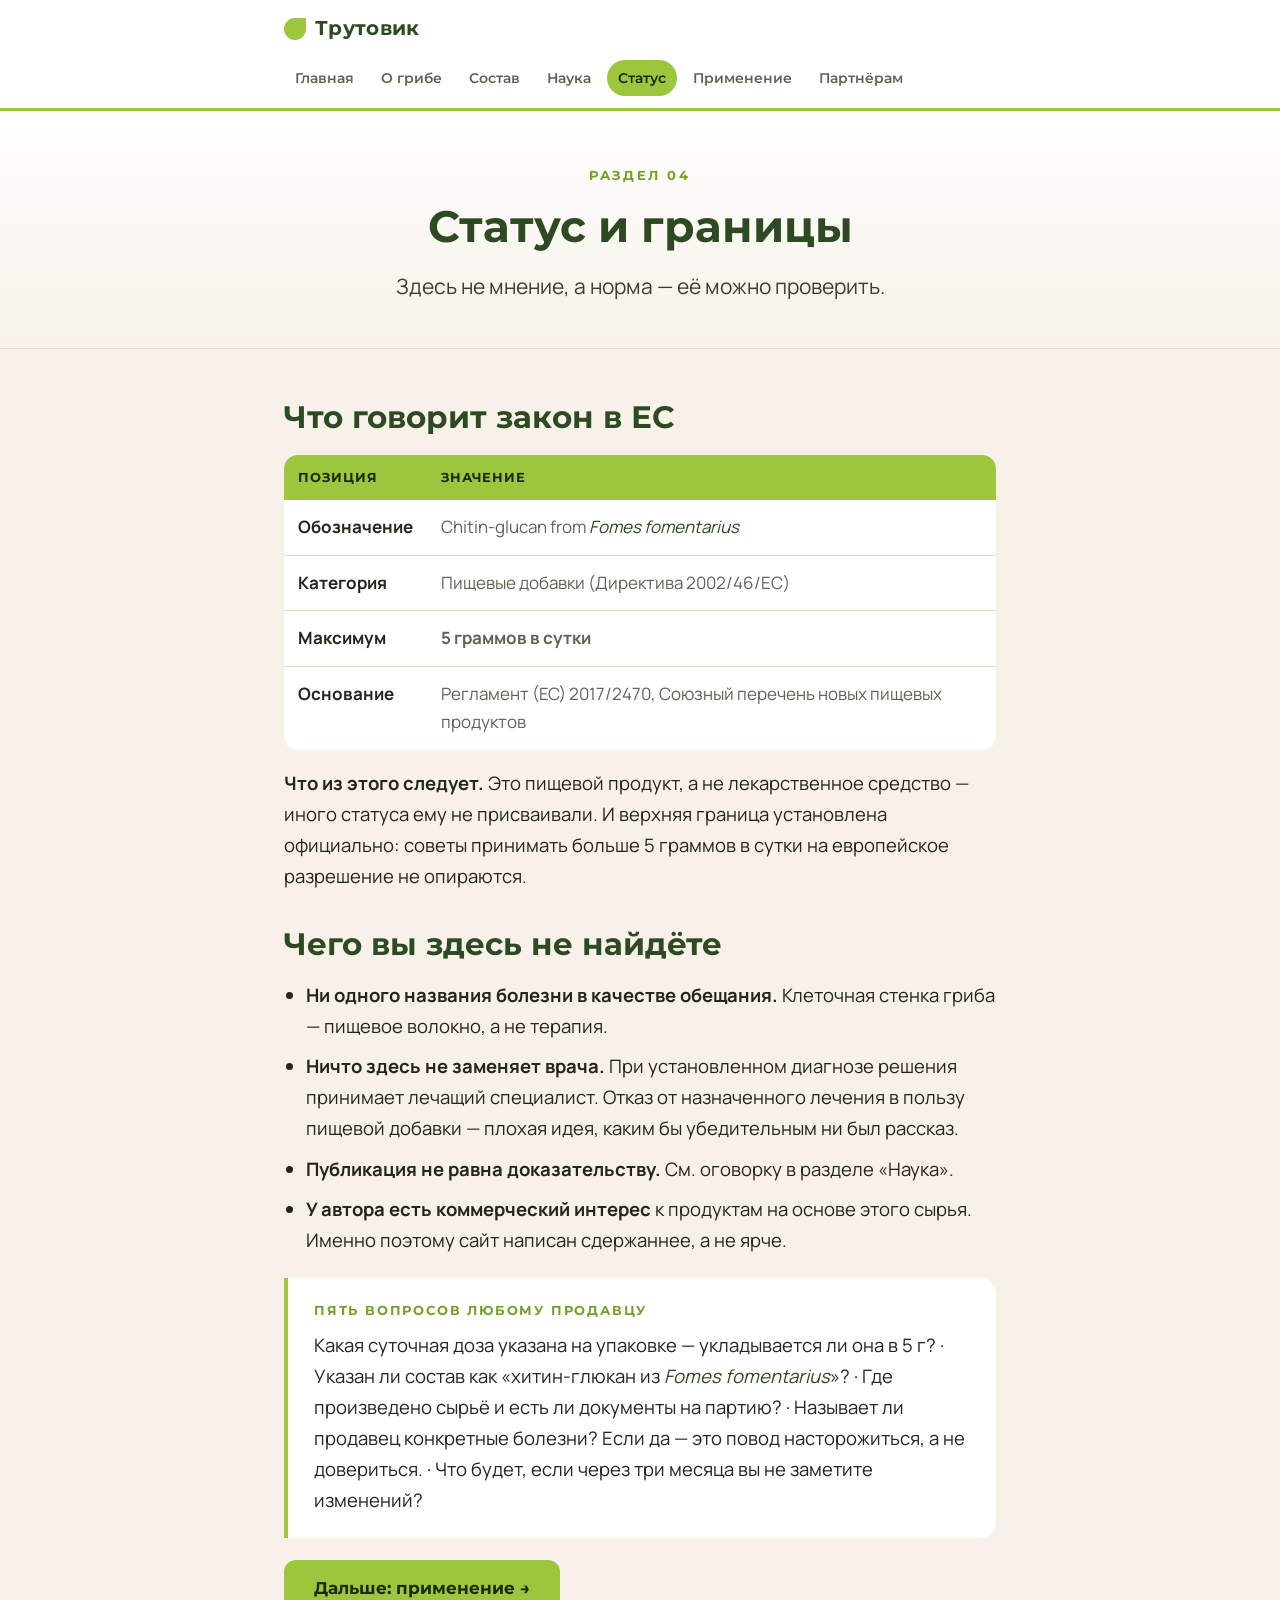
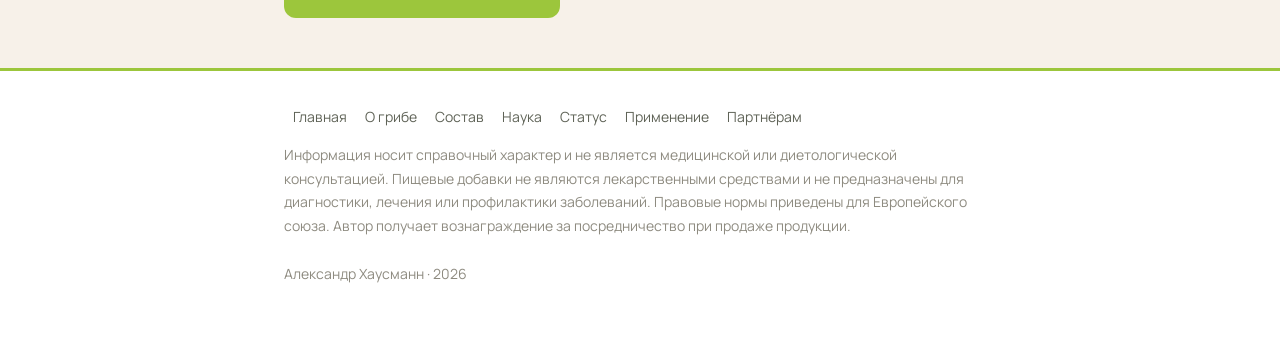
==== bezopasnost.html @ 7567f61e "Trutovik RU: statische Info-Seite mit 7 Unterseiten - Farbschema aus dem Markenmaterial: Creme #F7F1" ====
<!doctype html>
<html lang="ru">
<head>
<meta charset="utf-8">
<meta name="viewport" content="width=device-width, initial-scale=1">
<!-- ВНИМАНИЕ: пока это черновик на github.io — noindex стоит намеренно.
     При переезде на собственный домен эту строку УДАЛИТЬ. -->
<meta name="robots" content="noindex, nofollow">
<title>Правовой статус и безопасность</title>
<meta name="description" content="Novel Food в ЕС, максимум 5 граммов в сутки, и чего этот сайт не утверждает.">
<link rel="preconnect" href="https://fonts.googleapis.com">
<link rel="preconnect" href="https://fonts.gstatic.com" crossorigin>
<link href="https://fonts.googleapis.com/css2?family=Montserrat:wght@600;700&family=Manrope:wght@400;500;700&display=swap" rel="stylesheet">
<link rel="stylesheet" href="assets/style.css">
</head>
<body>
<header class="top">
  <div class="wrap">
    <a class="brand" href="index.html"><i class="leaf"></i> Трутовик</a>
    <nav><a href="index.html">Главная</a><a href="grib.html">О грибе</a><a href="sostav.html">Состав</a><a href="nauka.html">Наука</a><a href="bezopasnost.html" class="on">Статус</a><a href="primenenie.html">Применение</a><a href="partneram.html">Партнёрам</a></nav>
  </div>
</header>

<div class="hero">
  <div class="wrap">
    <div class="kick">Раздел 04</div>
    <h1>Статус и границы</h1>
    <p class="lead">Здесь не мнение, а норма — её можно проверить.</p>
  </div>
</div>

<section>
  <div class="wrap">
    <h2>Что говорит закон в ЕС</h2>
    <table>
      <tr><th>Позиция</th><th>Значение</th></tr>
      <tr><td>Обозначение</td><td>Chitin-glucan from <em>Fomes fomentarius</em></td></tr>
      <tr><td>Категория</td><td>Пищевые добавки (Директива 2002/46/EC)</td></tr>
      <tr><td>Максимум</td><td><strong>5 граммов в сутки</strong></td></tr>
      <tr><td>Основание</td><td>Регламент (ЕС) 2017/2470, Союзный перечень новых пищевых продуктов</td></tr>
    </table>
    <p><strong>Что из этого следует.</strong> Это пищевой продукт, а не лекарственное средство —
      иного статуса ему не присваивали. И верхняя граница установлена официально: советы
      принимать больше 5 граммов в сутки на европейское разрешение не опираются.</p>

    <h2 style="margin-top:34px">Чего вы здесь не найдёте</h2>
    <ul>
      <li><strong>Ни одного названия болезни в качестве обещания.</strong> Клеточная стенка
        гриба — пищевое волокно, а не терапия.</li>
      <li><strong>Ничто здесь не заменяет врача.</strong> При установленном диагнозе решения
        принимает лечащий специалист. Отказ от назначенного лечения в пользу пищевой добавки —
        плохая идея, каким бы убедительным ни был рассказ.</li>
      <li><strong>Публикация не равна доказательству.</strong> См. оговорку в разделе «Наука».</li>
      <li><strong>У автора есть коммерческий интерес</strong> к продуктам на основе этого сырья.
        Именно поэтому сайт написан сдержаннее, а не ярче.</li>
    </ul>

    <div class="soft">
      <div class="t">Пять вопросов любому продавцу</div>
      <p>Какая суточная доза указана на упаковке — укладывается ли она в 5 г? ·
        Указан ли состав как «хитин-глюкан из <em>Fomes fomentarius</em>»? ·
        Где произведено сырьё и есть ли документы на партию? ·
        Называет ли продавец конкретные болезни? Если да — это повод насторожиться, а не довериться. ·
        Что будет, если через три месяца вы не заметите изменений?</p>
    </div>

    <div class="row"><a class="btn" href="primenenie.html">Дальше: применение →</a></div>
  </div>
</section>

<footer>
  <div class="wrap">
    <div class="fnav"><a href="index.html">Главная</a><a href="grib.html">О грибе</a><a href="sostav.html">Состав</a><a href="nauka.html">Наука</a><a href="bezopasnost.html">Статус</a><a href="primenenie.html">Применение</a><a href="partneram.html">Партнёрам</a></div>
    Информация носит справочный характер и не является медицинской или диетологической
    консультацией. Пищевые добавки не являются лекарственными средствами и не предназначены
    для диагностики, лечения или профилактики заболеваний. Правовые нормы приведены для
    Европейского союза. Автор получает вознаграждение за посредничество при продаже продукции.
    <br><br>Александр Хаусманн · 2026
  </div>
</footer>
</body>
</html>
---- assets/style.css ----
/* Палитра взята из фирменных материалов: кремовый фон + зелёный лист */
:root{
  --cream:#F7F1E9; --white:#FFFFFF; --warm:#F1E9DC;
  --green:#9CC63C; --green-d:#74A028; --forest:#2E4A22;
  --ink:#23261F; --muted:#5F6357; --faint:#8E8B80; --line:#E4DCCF;
  --brown:#5A3A18;
  --h:'Montserrat',-apple-system,'Segoe UI',sans-serif;
  --b:'Manrope',-apple-system,'Segoe UI',sans-serif;
}
*{margin:0;padding:0;box-sizing:border-box}
html{scroll-behavior:smooth}
body{background:var(--cream);color:var(--ink);font-family:var(--b);font-size:18.5px;line-height:1.68;-webkit-font-smoothing:antialiased}
.wrap{max-width:760px;margin:0 auto;padding:0 24px}
h1,h2,h3{font-family:var(--h);font-weight:700;line-height:1.22;color:var(--forest)}
h1{font-size:clamp(30px,5.6vw,44px);margin-bottom:16px}
h2{font-size:clamp(23px,4vw,31px);margin:0 0 16px}
h3{font-size:20px;margin-bottom:8px}
p{margin-bottom:16px}p:last-child{margin-bottom:0}
a{color:var(--green-d)}
ul{margin:0 0 16px 22px}li{margin-bottom:9px}
em{font-style:italic;color:var(--forest)}
.lead{font-size:21px;line-height:1.55;color:#3A3E34}
.muted{color:var(--muted)}.small{font-size:16.5px}

/* ---- Kopf ---- */
header.top{background:var(--white);border-bottom:3px solid var(--green);position:sticky;top:0;z-index:50}
.top .wrap{display:flex;align-items:center;justify-content:space-between;gap:14px;padding-top:12px;padding-bottom:12px;flex-wrap:wrap}
.brand{font-family:var(--h);font-weight:700;font-size:20px;color:var(--forest);text-decoration:none;letter-spacing:.3px;display:flex;align-items:center;gap:9px}
.brand .leaf{width:22px;height:22px;background:var(--green);border-radius:50% 0 50% 50%;display:inline-block;flex:none}
nav{display:flex;gap:5px;flex-wrap:wrap}
nav a{font-family:var(--h);font-size:13.5px;font-weight:600;text-decoration:none;color:var(--muted);
      padding:7px 11px;border-radius:20px;white-space:nowrap}
nav a:hover{background:var(--warm);color:var(--forest)}
nav a.on{background:var(--green);color:#1C2A10}

/* ---- Hero ---- */
.hero{background:linear-gradient(180deg,var(--white) 0%,var(--cream) 100%);padding:54px 0 46px;text-align:center;border-bottom:1px solid var(--line)}
.hero .kick{font-family:var(--h);font-size:12.5px;letter-spacing:2.6px;text-transform:uppercase;color:var(--green-d);font-weight:700;margin-bottom:14px}
.hero .lead{max-width:26em;margin:0 auto}
.hero .small{max-width:30em;margin:16px auto 0}

section{padding:50px 0}
section+section{border-top:1px solid var(--line)}

.cards{display:grid;gap:16px;margin-top:22px}
.cards.two{grid-template-columns:repeat(auto-fit,minmax(240px,1fr))}
.card{background:var(--white);border:1px solid var(--line);border-radius:18px;padding:24px 26px}
.card h3{color:var(--forest)}
.card p{font-size:17px;color:var(--muted)}
.card li{font-size:16.5px;color:var(--muted)}

.soft{background:var(--white);border-left:4px solid var(--green);border-radius:0 16px 16px 0;padding:22px 26px;margin:22px 0}
.soft .t{font-family:var(--h);font-size:12.5px;letter-spacing:1.8px;text-transform:uppercase;color:var(--green-d);font-weight:700;margin-bottom:9px}
.soft.warn{border-left-color:var(--brown);background:#FBF6EF}
.soft.warn .t{color:var(--brown)}

table{width:100%;border-collapse:collapse;margin:18px 0;font-size:17px;background:var(--white);border-radius:14px;overflow:hidden}
th{font-family:var(--h);font-size:12.5px;text-transform:uppercase;letter-spacing:1px;color:#1C2A10;text-align:left;padding:12px 14px;background:var(--green)}
td{padding:13px 14px;border-bottom:1px solid var(--line);vertical-align:top;color:var(--muted)}
td:first-child{color:var(--ink);font-weight:700}
tr:last-child td{border-bottom:0}

.btn{display:inline-block;background:var(--green);color:#1C2A10;font-family:var(--h);font-weight:700;font-size:16.5px;
     text-decoration:none;padding:15px 30px;border-radius:12px;border:0;cursor:pointer;transition:.15s}
.btn:hover{background:var(--green-d);color:#fff}
.btn.ghost{background:transparent;color:var(--forest);border:2px solid var(--green)}
.btn.ghost:hover{background:var(--warm);color:var(--forest)}
.row{display:flex;gap:12px;flex-wrap:wrap;margin-top:22px}

.tiles{display:grid;grid-template-columns:repeat(auto-fit,minmax(200px,1fr));gap:14px;margin-top:24px}
.tile{background:var(--white);border:1px solid var(--line);border-radius:18px;padding:22px;text-decoration:none;color:inherit;display:block;transition:.15s}
.tile:hover{border-color:var(--green);transform:translateY(-2px)}
.tile .n{font-family:var(--h);font-size:12px;letter-spacing:2px;text-transform:uppercase;color:var(--green-d);font-weight:700;margin-bottom:7px}
.tile h3{font-size:19px;margin-bottom:6px}
.tile p{font-size:16px;color:var(--muted);margin:0}

.quote{background:var(--white);border-left:4px solid var(--green);border-radius:0 14px 14px 0;padding:18px 22px;margin-bottom:13px}
.quote p{font-size:18px;font-style:italic;color:#3A3E34;margin-bottom:7px}
.quote .who{font-size:14.5px;color:var(--faint)}

details{border-bottom:1px solid var(--line);padding:15px 0}
summary{cursor:pointer;font-weight:700;font-size:18px;list-style:none;font-family:var(--h);color:var(--forest)}
summary::-webkit-details-marker{display:none}
summary::before{content:"+ ";color:var(--green-d)}
details[open] summary::before{content:"– "}
details p{margin-top:11px;font-size:17px;color:var(--muted)}

.cta-band{background:var(--white);border:1px solid var(--line);border-radius:22px;padding:30px 28px;text-align:center;margin-top:8px}
.field{width:100%;font-family:var(--b);font-size:17px;padding:15px 17px;border:1.5px solid #DDD4C4;border-radius:12px;margin-bottom:11px;background:#FEFDFB}
.field:focus{outline:none;border-color:var(--green)}
.hint{font-size:14px;color:var(--faint);margin-top:12px;line-height:1.5}

footer{background:var(--white);border-top:3px solid var(--green);padding:34px 0 54px;font-size:14px;color:var(--faint);line-height:1.7}
footer a{color:var(--muted)}
footer .fnav{margin-bottom:14px}
footer .fnav a{margin:0 9px;font-size:14px;text-decoration:none}

@media(max-width:640px){
  body{font-size:17.5px}
  section{padding:40px 0}
  nav a{font-size:12.5px;padding:6px 9px}
  .btn{display:block;text-align:center;width:100%}
}
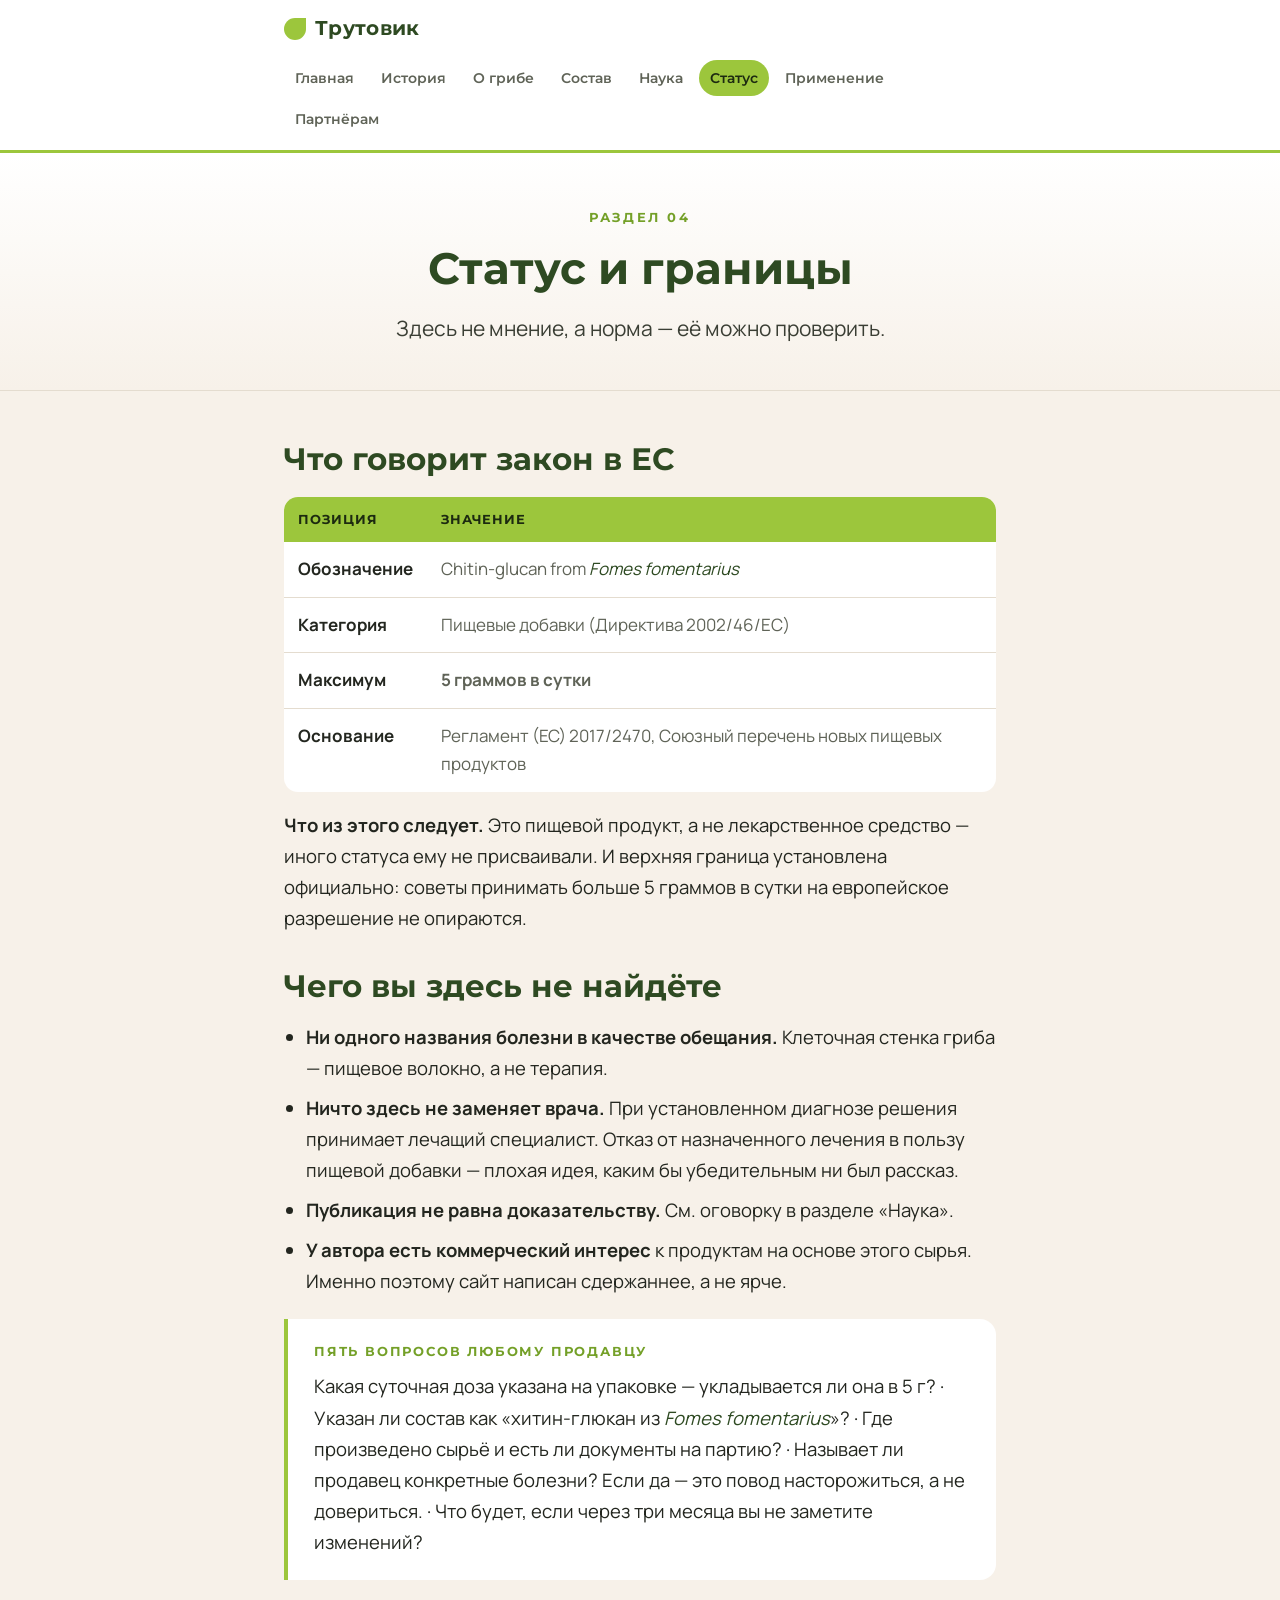
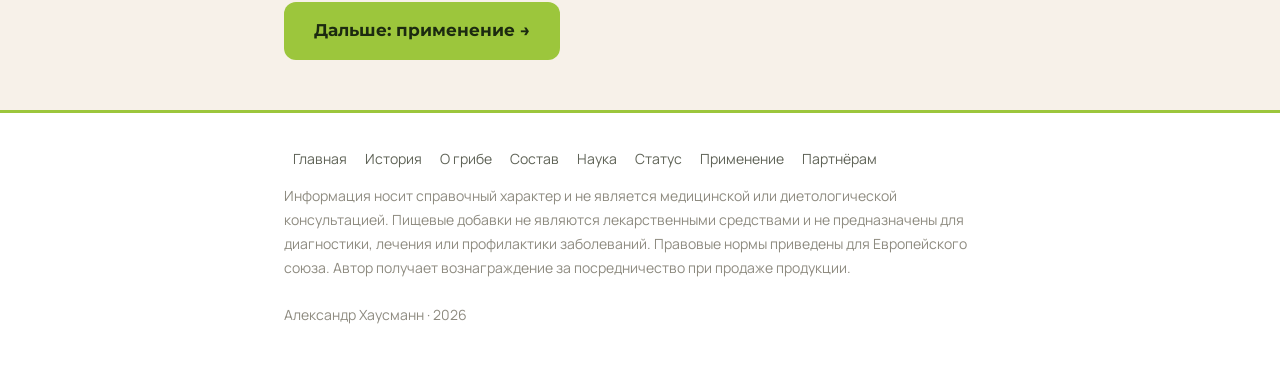
==== commit 04c14ddd: "Fachbeitrag RU: Gribl o kotorom zabyli dvazhdy (~1.300 Woerter, 10 Quellen) - eigener Erzaehlbogen: " ====
--- a/bezopasnost.html
+++ b/bezopasnost.html
@@ -17,7 +17,7 @@
 <header class="top">
   <div class="wrap">
     <a class="brand" href="index.html"><i class="leaf"></i> Трутовик</a>
-    <nav><a href="index.html">Главная</a><a href="grib.html">О грибе</a><a href="sostav.html">Состав</a><a href="nauka.html">Наука</a><a href="bezopasnost.html" class="on">Статус</a><a href="primenenie.html">Применение</a><a href="partneram.html">Партнёрам</a></nav>
+    <nav><a href="index.html">Главная</a><a href="istoriya.html">История</a><a href="grib.html">О грибе</a><a href="sostav.html">Состав</a><a href="nauka.html">Наука</a><a href="bezopasnost.html" class="on">Статус</a><a href="primenenie.html">Применение</a><a href="partneram.html">Партнёрам</a></nav>
   </div>
 </header>
 
@@ -70,7 +70,7 @@
 
 <footer>
   <div class="wrap">
-    <div class="fnav"><a href="index.html">Главная</a><a href="grib.html">О грибе</a><a href="sostav.html">Состав</a><a href="nauka.html">Наука</a><a href="bezopasnost.html">Статус</a><a href="primenenie.html">Применение</a><a href="partneram.html">Партнёрам</a></div>
+    <div class="fnav"><a href="index.html">Главная</a><a href="istoriya.html">История</a><a href="grib.html">О грибе</a><a href="sostav.html">Состав</a><a href="nauka.html">Наука</a><a href="bezopasnost.html">Статус</a><a href="primenenie.html">Применение</a><a href="partneram.html">Партнёрам</a></div>
     Информация носит справочный характер и не является медицинской или диетологической
     консультацией. Пищевые добавки не являются лекарственными средствами и не предназначены
     для диагностики, лечения или профилактики заболеваний. Правовые нормы приведены для
--- a/assets/style.css
+++ b/assets/style.css
@@ -95,9 +95,32 @@
 footer .fnav{margin-bottom:14px}
 footer .fnav a{margin:0 9px;font-size:14px;text-decoration:none}
 
+/* ---- Fachbeitrag ---- */
+.article{max-width:680px}
+.byline{font-family:var(--h);font-size:13.5px;color:var(--faint);letter-spacing:.4px;margin-bottom:8px}
+.byline b{color:var(--forest)}
+.article h2{margin-top:38px}
+.article p{font-size:19px;line-height:1.72}
+.article .intro{font-size:21.5px;line-height:1.6;color:#33372C}
+.article .intro::first-letter{float:left;font-family:var(--h);font-weight:700;font-size:62px;
+  line-height:.82;color:var(--green-d);margin:6px 12px 0 0}
+.pull{border-left:4px solid var(--green);padding:6px 0 6px 22px;margin:28px 0;
+  font-family:var(--h);font-size:22px;line-height:1.4;color:var(--forest);font-weight:600}
+.article ol{margin:0 0 16px 22px}
+.article ol li{margin-bottom:9px}
+.refs{font-size:15px;line-height:1.55;color:var(--muted);margin-left:20px}
+.refs li{margin-bottom:7px}
+.tldr{background:var(--white);border:1px solid var(--line);border-radius:16px;padding:22px 26px;margin:24px 0}
+.tldr .t{font-family:var(--h);font-size:12.5px;letter-spacing:1.8px;text-transform:uppercase;color:var(--green-d);font-weight:700;margin-bottom:10px}
+.tldr ul{margin-bottom:0}
+.tldr li{font-size:17px;color:var(--muted)}
+
 @media(max-width:640px){
   body{font-size:17.5px}
   section{padding:40px 0}
   nav a{font-size:12.5px;padding:6px 9px}
   .btn{display:block;text-align:center;width:100%}
+  .article p{font-size:18px}
+  .article .intro{font-size:19.5px}
+  .pull{font-size:19px}
 }
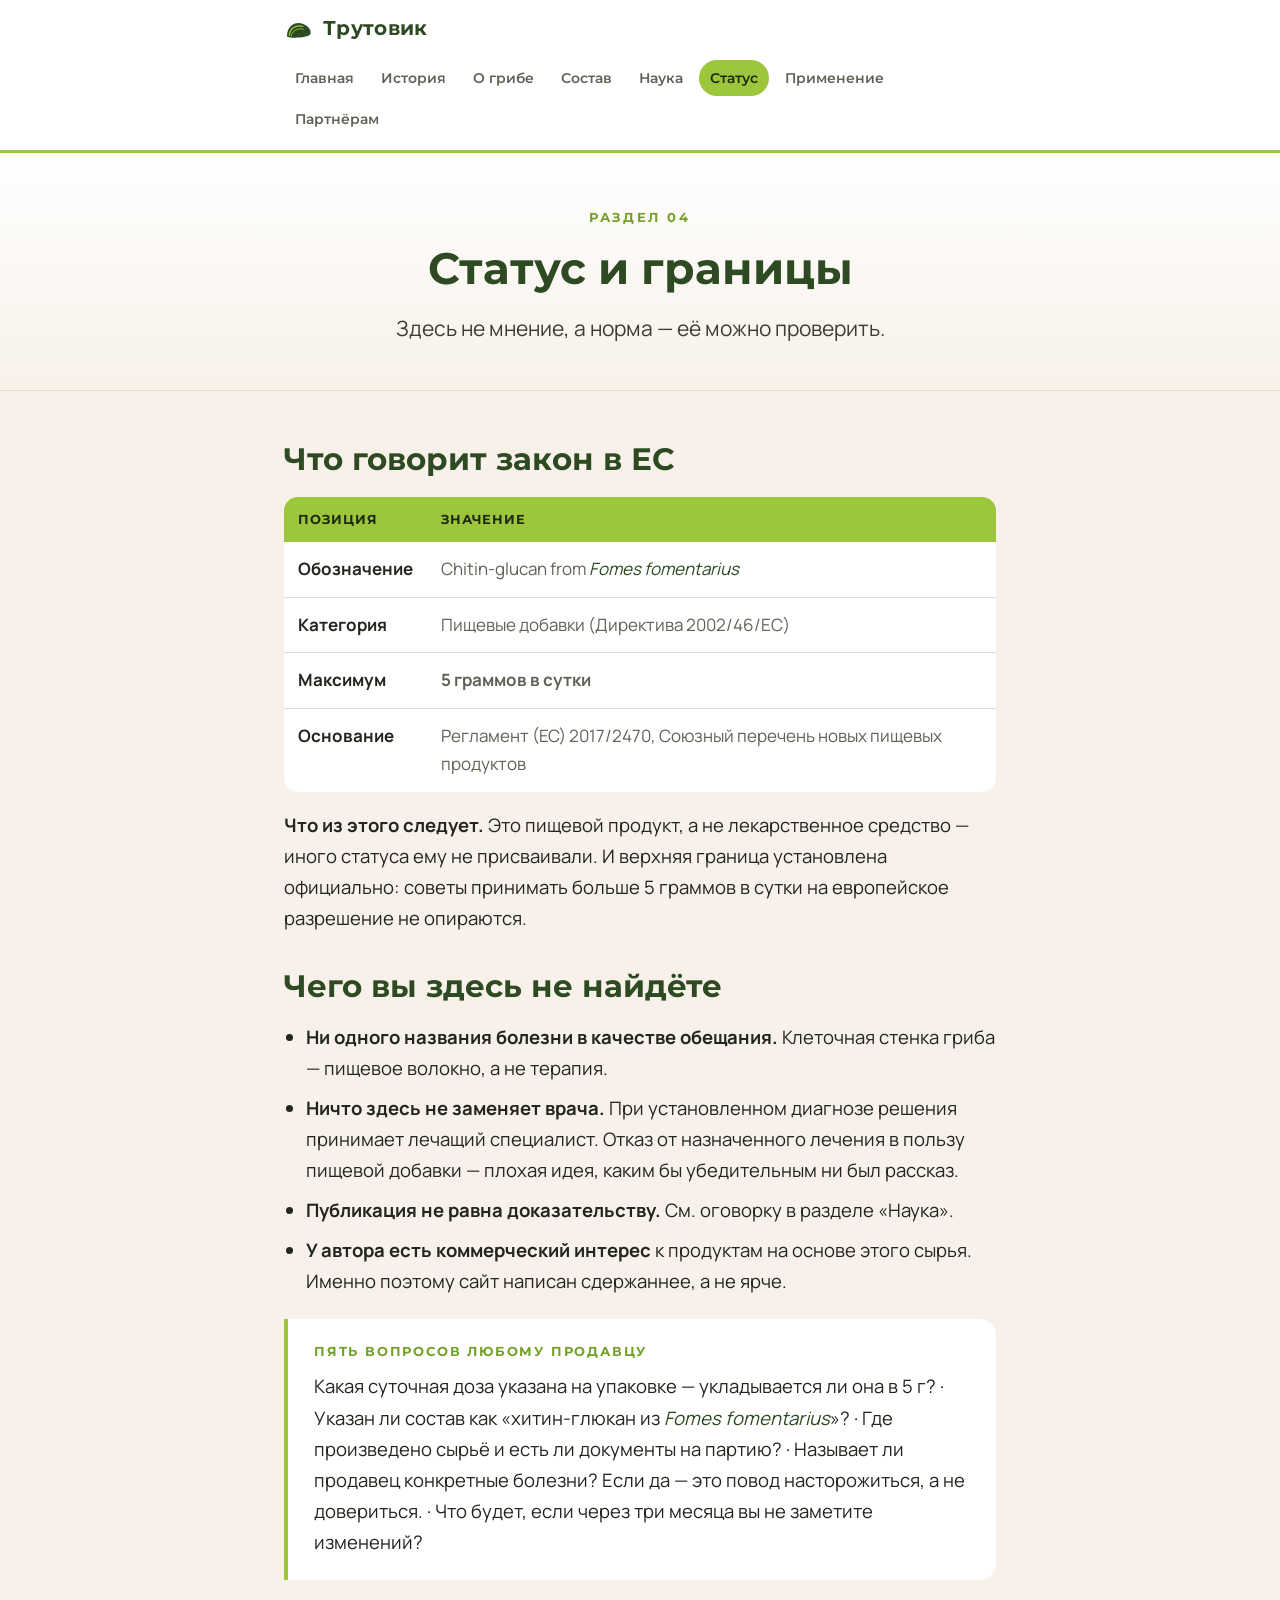
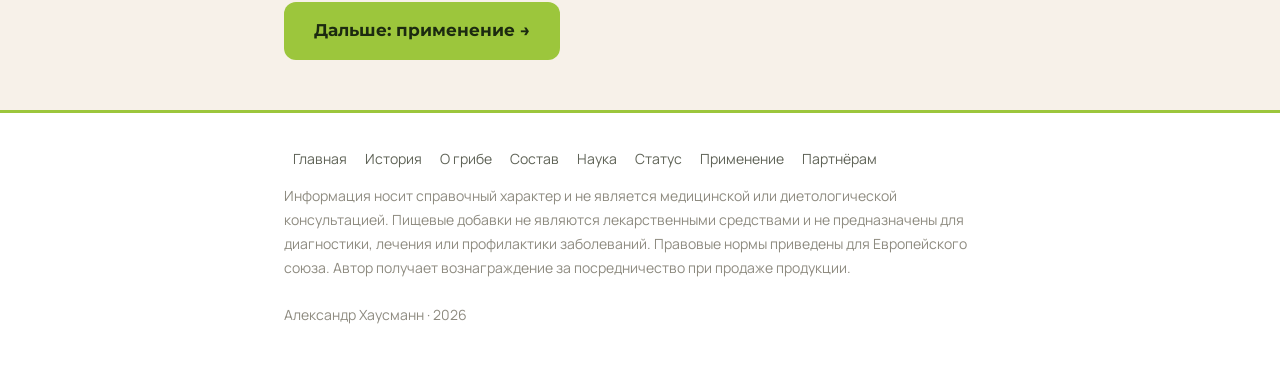
==== commit a186e830: "Logo Variante F: Silhouette als Marke, Favicon-Paket, Blatt ersetzt - logo-mark.svg (hell) + logo-ma" ====
--- a/bezopasnost.html
+++ b/bezopasnost.html
@@ -11,12 +11,23 @@
 <link rel="preconnect" href="https://fonts.googleapis.com">
 <link rel="preconnect" href="https://fonts.gstatic.com" crossorigin>
 <link href="https://fonts.googleapis.com/css2?family=Montserrat:wght@600;700&family=Manrope:wght@400;500;700&display=swap" rel="stylesheet">
+<link rel="icon" href="assets/favicon.ico" sizes="any">
+<link rel="icon" type="image/png" sizes="32x32" href="assets/favicon-32.png">
+<link rel="icon" type="image/png" sizes="16x16" href="assets/favicon-16.png">
+<link rel="apple-touch-icon" href="assets/apple-touch-icon.png">
+<meta name="theme-color" content="#9CC63C">
+<meta property="og:image" content="assets/logo-512.png">
 <link rel="stylesheet" href="assets/style.css">
 </head>
 <body>
 <header class="top">
   <div class="wrap">
-    <a class="brand" href="index.html"><i class="leaf"></i> Трутовик</a>
+    <a class="brand" href="index.html">
+      <svg class="mark" viewBox="0 0 100 100" aria-hidden="true"><g transform="translate(0,7)">
+        <path d="M10 66 C10 32 38 16 64 26 C84 34 92 50 88 60 C84 69 58 72 36 72 C20 72 10 70 10 66 Z" fill="#2E4A22"/>
+        <path d="M18 64 C19 41 40 28 62 34" stroke="#9CC63C" stroke-width="4.6" fill="none" stroke-linecap="round"/>
+        <path d="M24 68 C26 49 44 39 66 44" stroke="#9CC63C" stroke-width="3.6" fill="none" stroke-linecap="round" opacity=".62"/>
+      </g></svg> Трутовик</a>
     <nav><a href="index.html">Главная</a><a href="istoriya.html">История</a><a href="grib.html">О грибе</a><a href="sostav.html">Состав</a><a href="nauka.html">Наука</a><a href="bezopasnost.html" class="on">Статус</a><a href="primenenie.html">Применение</a><a href="partneram.html">Партнёрам</a></nav>
   </div>
 </header>
--- a/assets/style.css
+++ b/assets/style.css
@@ -26,7 +26,7 @@
 header.top{background:var(--white);border-bottom:3px solid var(--green);position:sticky;top:0;z-index:50}
 .top .wrap{display:flex;align-items:center;justify-content:space-between;gap:14px;padding-top:12px;padding-bottom:12px;flex-wrap:wrap}
 .brand{font-family:var(--h);font-weight:700;font-size:20px;color:var(--forest);text-decoration:none;letter-spacing:.3px;display:flex;align-items:center;gap:9px}
-.brand .leaf{width:22px;height:22px;background:var(--green);border-radius:50% 0 50% 50%;display:inline-block;flex:none}
+.brand .mark{width:30px;height:30px;flex:none;display:block}
 nav{display:flex;gap:5px;flex-wrap:wrap}
 nav a{font-family:var(--h);font-size:13.5px;font-weight:600;text-decoration:none;color:var(--muted);
       padding:7px 11px;border-radius:20px;white-space:nowrap}
